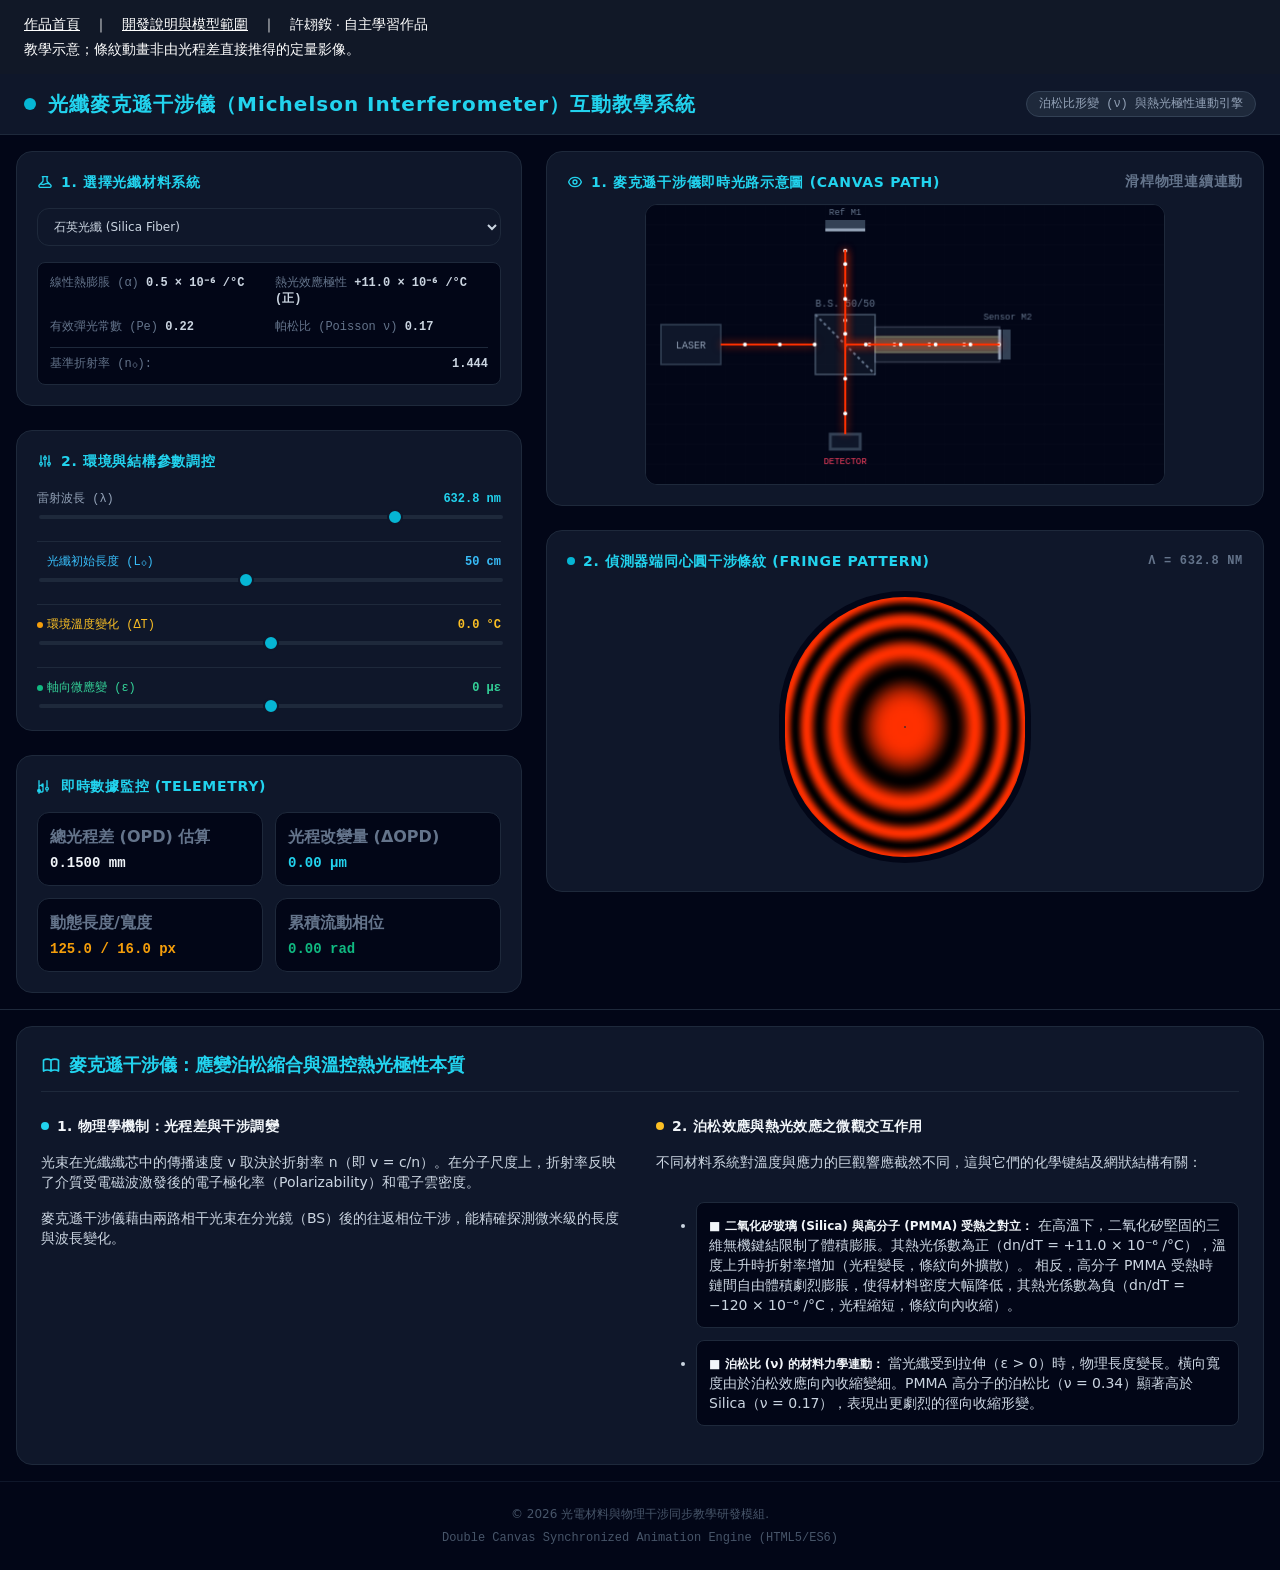
==== simulation.html @ 465d0b4d "Publish optics learning website with project and AI development notes" ====
<!DOCTYPE html>
<html lang="zh-TW">
<head>
  <meta charset="UTF-8">
  <meta name="viewport" content="width=device-width, initial-scale=1.0">
  <title>光纖與麥克遜干涉儀互動模擬系統｜許翃銨</title>
  <!-- 引入 Tailwind CSS 進行現代化 UI 排版 -->
  <link rel="stylesheet" href="simulation.css">
  <style>
    /* 微調自定義樣式與滑桿軌跡發光質感 */
    ::-webkit-scrollbar {
      width: 6px;
    }
    ::-webkit-scrollbar-track {
      background: #0b1329;
    }
    ::-webkit-scrollbar-thumb {
      background: #1e293b;
      border-radius: 3px;
    }
    ::-webkit-scrollbar-thumb:hover {
      background: #334155;
    }
    .slider-thumb::-webkit-slider-thumb {
      -webkit-appearance: none;
      appearance: none;
      width: 16px;
      height: 16px;
      border-radius: 50%;
      background: #06b6d4;
      cursor: pointer;
      transition: background 0.15s ease;
      border: 2px solid #0f172a;
    }
    .slider-thumb::-webkit-slider-thumb:hover {
      background: #22d3ee;
    }
  </style>
</head>
<body class="bg-slate-950 text-slate-100 font-sans min-h-screen flex flex-col selection:bg-cyan-500 selection:text-slate-950"><nav aria-label="作品導覽" style="padding:12px 24px;background:#111827;color:white;font:14px/1.8 sans-serif"><a href="index.html" style="color:white">作品首頁</a>　｜　<a href="about.html" style="color:white">開發說明與模型範圍</a>　｜　許翃銨 · 自主學習作品<br>教學示意；條紋動畫非由光程差直接推得的定量影像。</nav>

  <!-- Header -->
  <header class="border-b border-slate-800 bg-slate-900/80 backdrop-blur-md sticky top-0 z-50 px-6 py-4">
    <div class="max-w-7xl mx-auto flex flex-col md:flex-row justify-between items-center gap-4">
      <div class="flex items-center gap-3">
        <div class="w-3 h-3 rounded-full bg-cyan-500 shadow-[0_0_10px_#06b6d4] animate-pulse"></div>
        <h1 class="text-xl font-bold tracking-wider bg-gradient-to-r from-cyan-400 to-blue-500 bg-clip-text text-transparent">
          光纖麥克遜干涉儀（Michelson Interferometer）互動教學系統
        </h1>
      </div>
      <span class="text-xs font-mono px-3 py-1 bg-slate-800 border border-slate-700 rounded-full text-slate-400">
        泊松比形變 (ν) 與熱光極性連動引擎
      </span>
    </div>
  </header>

  <!-- Main Content Container (雙欄式對稱架構) -->
  <main class="flex-grow max-w-7xl w-full mx-auto p-4 lg:p-6 grid grid-cols-1 lg:grid-cols-12 gap-6">

    <!-- LEFT COLUMN: Control Panel & Telemetry (5 Cols) -->
    <section class="lg:col-span-5 flex flex-col gap-6">
      
      <!-- Panel 1: Material Selection Dropdown (材料切換選單) -->
      <div class="bg-slate-900/60 border border-slate-800/80 rounded-2xl p-5 backdrop-blur-sm">
        <h2 class="text-sm font-semibold uppercase tracking-wider text-cyan-400 mb-4 flex items-center gap-2">
          <svg class="w-4 h-4" fill="none" stroke="currentColor" viewBox="0 0 24 24"><path stroke-linecap="round" stroke-linejoin="round" stroke-width="2" d="M19.428 15.428a2 2 0 00-1.022-.547l-2.387-.477a6 6 0 00-3.86.517l-.318.158a6 6 0 01-3.86.517L6.05 15.21a2 2 0 00-1.806.547M8 4h8l-1 1v5.172a2 2 0 00.586 1.414l5 5c1.26 1.26.367 3.414-1.415 3.414H4.828c-1.782 0-2.674-2.154-1.414-3.414l5-5A2 2 0 009 10.172V5L8 4z"/></svg>
          1. 選擇光纖材料系統
        </h2>
        <div class="flex flex-col gap-3">
          <select id="materialSelect" class="w-full py-2.5 px-3 rounded-xl border border-slate-800 bg-slate-900 text-slate-300 text-xs font-medium focus:outline-none focus:border-cyan-500 transition-all">
            <option value="silica" selected>石英光纖 (Silica Fiber)</option>
            <option value="polymer">塑膠光纖 (Polymer Fiber / PMMA)</option>
          </select>
        </div>
        
        <!-- Display dynamic constants for the active material -->
        <div class="mt-4 grid grid-cols-2 gap-3 text-xs font-mono bg-slate-950/80 p-3 rounded-lg border border-slate-800">
          <div>
            <span class="text-slate-500 block">線性熱膨脹 (α)</span>
            <span id="const-alpha" class="text-slate-300 font-semibold">0.5 × 10⁻⁶ /°C</span>
          </div>
          <div>
            <span class="text-slate-500 block">熱光效應極性</span>
            <span id="const-dndt" class="text-slate-300 font-semibold">+11.0 × 10⁻⁶ /°C (正)</span>
          </div>
          <div>
            <span class="text-slate-500 block">有效彈光常數 (Pe)</span>
            <span id="const-pe" class="text-slate-300 font-semibold">0.22</span>
          </div>
          <div>
            <span class="text-slate-500 block">帕松比 (Poisson ν)</span>
            <span id="const-poisson" class="text-slate-300 font-semibold">0.17</span>
          </div>
          <div class="col-span-2 border-t border-slate-800/60 pt-2 flex justify-between items-center">
            <span class="text-slate-500">基準折射率 (n₀):</span>
            <span id="const-n0" class="text-slate-300 font-semibold">1.444</span>
          </div>
        </div>
      </div>

      <!-- Panel 2: Interactive Sliders (控制面板 4個滑桿) -->
      <div class="bg-slate-900/60 border border-slate-800/80 rounded-2xl p-5 backdrop-blur-sm flex flex-col gap-5">
        <h2 class="text-sm font-semibold uppercase tracking-wider text-cyan-400 flex items-center gap-2">
          <svg class="w-4 h-4" fill="none" stroke="currentColor" viewBox="0 0 24 24"><path stroke-linecap="round" stroke-linejoin="round" stroke-width="2" d="M12 6V4m0 2a2 2 0 100 4m0-4a2 2 0 110 4m-6 8a2 2 0 100-4m0 4a2 2 0 110-4m0 4v2m0-6V4m6 6v10m6-2a2 2 0 100-4m0 4a2 2 0 110-4m0 4v2m0-6V4"/></svg>
          2. 環境與結構參數調控
        </h2>

        <!-- Slider 1: Wavelength -->
        <div class="flex flex-col gap-1.5">
          <div class="flex justify-between text-xs font-mono">
            <span class="text-slate-400">雷射波長 (λ)</span>
            <span id="val-wavelength" class="text-cyan-400 font-semibold">632.8 nm</span>
          </div>
          <input type="range" id="waveSlider" min="400" max="700" step="0.1" value="632.8" class="w-full h-1 bg-slate-800 rounded-lg appearance-none cursor-pointer slider-thumb">
        </div>

        <!-- Slider 2: Base Length -->
        <div class="flex flex-col gap-1.5 border-t border-slate-800/50 pt-3">
          <div class="flex justify-between text-xs font-mono">
            <span class="text-sky-400 flex items-center gap-1">
              <span class="w-1.5 h-1.5 rounded-full bg-sky-500"></span> 光纖初始長度 (L₀)
            </span>
            <span id="val-length" class="text-sky-400 font-semibold">50 cm</span>
          </div>
          <input type="range" id="lengthSlider" min="10" max="100" step="1" value="50" class="w-full h-1 bg-slate-800 rounded-lg appearance-none cursor-pointer slider-thumb">
        </div>

        <!-- Slider 3: Temperature Delta -->
        <div class="flex flex-col gap-1.5 border-t border-slate-800/50 pt-3">
          <div class="flex justify-between text-xs font-mono">
            <span class="text-amber-400 flex items-center gap-1">
              <span class="w-1.5 h-1.5 rounded-full bg-amber-500"></span> 環境溫度變化 (ΔT)
            </span>
            <span id="val-deltaT" class="text-amber-400 font-semibold">0.0 °C</span>
          </div>
          <input type="range" id="tempSlider" min="-50" max="50" step="0.5" value="0" class="w-full h-1 bg-slate-800 rounded-lg appearance-none cursor-pointer slider-thumb">
        </div>

        <!-- Slider 4: Microstrain -->
        <div class="flex flex-col gap-1.5 border-t border-slate-800/50 pt-3">
          <div class="flex justify-between text-xs font-mono">
            <span class="text-emerald-400 flex items-center gap-1">
              <span class="w-1.5 h-1.5 rounded-full bg-emerald-500"></span> 軸向微應變 (ε)
            </span>
            <span id="val-strain" class="text-emerald-400 font-semibold">0 με</span>
          </div>
          <input type="range" id="strainSlider" min="-1000" max="1000" step="10" value="0" class="w-full h-1 bg-slate-800 rounded-lg appearance-none cursor-pointer slider-thumb">
        </div>
      </div>

      <!-- Panel 3: Real-Time Telemetry (即時數據) -->
      <div class="bg-slate-900/60 border border-slate-800/80 rounded-2xl p-5 backdrop-blur-sm">
        <h2 class="text-sm font-semibold uppercase tracking-wider text-cyan-400 mb-4 flex items-center gap-2">
          <svg class="w-4 h-4" fill="none" stroke="currentColor" viewBox="0 0 24 24"><path stroke-linecap="round" stroke-linejoin="round" stroke-width="2" d="M9 19v-6a2 2 0 00-2-2H5a2 2 0 00-2 2v6a2 2 0 002 2h2a2 2 0 002-2zm0 0V9a2 2 0 100 4m-6 8a2 2 0 100-4m0 4a2 2 0 110-4m0 4v2m0-6V4m6 6v10m6-2a2 2 0 100-4m0 4a2 2 0 110-4m0 4v2m0-6V4"/></svg>
          即時數據監控 (Telemetry)
        </h2>
        <div class="grid grid-cols-2 gap-3">
          <div class="bg-slate-950/80 border border-slate-800 p-3 rounded-xl flex flex-col gap-1">
            <span class="text-[10px] uppercase font-semibold text-slate-500">總光程差 (OPD) 估算</span>
            <span id="readout-opl" class="text-sm font-mono font-bold text-slate-100">0.1500 mm</span>
          </div>
          <div class="bg-slate-950/80 border border-slate-800 p-3 rounded-xl flex flex-col gap-1">
            <span class="text-[10px] uppercase font-semibold text-slate-500">光程改變量 (ΔOPD)</span>
            <span id="readout-delta-opl" class="text-sm font-mono font-bold text-cyan-400">0.00 μm</span>
          </div>
          <div class="bg-slate-950/80 border border-slate-800 p-3 rounded-xl flex flex-col gap-1">
            <span class="text-[10px] uppercase font-semibold text-slate-500">動態長度/寬度</span>
            <span id="readout-geom" class="text-sm font-mono font-bold text-amber-500">125.0 / 16.0 px</span>
          </div>
          <div class="bg-slate-950/80 border border-slate-800 p-3 rounded-xl flex flex-col gap-1">
            <span class="text-[10px] uppercase font-semibold text-slate-500">累積流動相位</span>
            <span id="readout-phase" class="text-sm font-mono font-bold text-emerald-500">0.0 rad</span>
          </div>
        </div>
      </div>
    </section>

    <!-- RIGHT COLUMN: Coherent Displays (7 Cols - 雙畫布並排與連動) -->
    <section class="lg:col-span-7 flex flex-col gap-6">
      
      <!-- Panel 4: Optical Path Diagram (Canvas) -->
      <div class="bg-slate-900/60 border border-slate-800/80 rounded-2xl p-5 backdrop-blur-sm flex flex-col">
        <h2 class="text-sm font-semibold uppercase tracking-wider text-cyan-400 mb-3 flex items-center justify-between">
          <span class="flex items-center gap-2">
            <svg class="w-4 h-4" fill="none" stroke="currentColor" viewBox="0 0 24 24"><path stroke-linecap="round" stroke-linejoin="round" stroke-width="2" d="M15 12a3 3 0 11-6 0 3 3 0 016 0z"/><path stroke-linecap="round" stroke-linejoin="round" stroke-width="2" d="M2.458 12C3.732 7.943 7.523 5 12 5c4.478 0 8.268 2.943 9.542 7-1.274 4.057-5.064 7-9.542 7-4.477 0-8.268-2.943-9.542-7z"/></svg>
            1. 麥克遜干涉儀即時光路示意圖 (Canvas Path)
          </span>
          <span class="text-[10px] text-slate-500 font-mono">滑桿物理連續連動</span>
        </h2>
        
        <div class="w-full overflow-hidden flex justify-center items-center">
          <canvas id="schematic-canvas" width="520" height="280" class="w-full max-w-[520px] h-auto bg-slate-950 rounded-xl border border-slate-800/80 shadow-inner"></canvas>
        </div>
      </div>

      <!-- Panel 5: Fringe Pattern Simulator (Canvas) -->
      <div class="bg-slate-900/60 border border-slate-800/80 rounded-2xl p-5 backdrop-blur-sm flex flex-col justify-between">
        <h2 class="text-sm font-semibold uppercase tracking-wider text-cyan-400 mb-3 flex items-center justify-between">
          <span class="flex items-center gap-2">
            <span class="flex h-2 w-2 relative">
              <span class="animate-ping absolute inline-flex h-full w-full rounded-full bg-cyan-400 opacity-75"></span>
              <span class="relative inline-flex rounded-full h-2 w-2 bg-cyan-500"></span>
            </span>
            2. 偵測器端同心圓干涉條紋 (Fringe Pattern)
          </span>
          <span class="text-xs text-slate-500 font-mono" id="wavelength-label">λ = 632.8 nm</span>
        </h2>

        <div class="flex justify-center items-center py-2">
          <div class="relative rounded-full border-4 border-slate-800/80 p-1.5 shadow-[0_0_25px_rgba(0,0,0,0.6)] bg-slate-950 flex items-center justify-center">
            <canvas id="fringe-canvas" width="300" height="300" class="rounded-full w-[240px] h-[240px] md:w-[260px] md:h-[260px] bg-slate-950"></canvas>
            <div class="absolute inset-0 pointer-events-none rounded-full border border-slate-800/30">
              <div class="absolute top-1/2 left-0 w-full h-[1px] bg-slate-800/15"></div>
              <div class="absolute left-1/2 top-0 h-full w-[1px] bg-slate-800/15"></div>
            </div>
          </div>
        </div>
      </div>
    </section>
  </main>

  <!-- Bottom Panel: Principles explanation -->
  <section class="max-w-7xl w-full mx-auto p-4 lg:p-6 border-t border-slate-800 bg-slate-950">
    <div class="bg-slate-900/40 border border-slate-800/60 rounded-2xl p-6 lg:p-8 backdrop-blur-sm flex flex-col gap-6">
      <h2 class="text-lg font-bold text-cyan-400 border-b border-slate-800 pb-3 flex items-center gap-2">
        <svg class="w-5 h-5" fill="none" stroke="currentColor" viewBox="0 0 24 24"><path stroke-linecap="round" stroke-linejoin="round" stroke-width="2" d="M12 6.253v13m0-13C10.832 5.477 9.246 5 7.5 5S4.168 5.477 3 6.253v13C4.168 18.477 5.754 18 7.5 18s3.332.477 4.5 1.253m0-13C13.168 5.477 14.754 5 16.5 5c1.747 0 3.332.477 4.5 1.253v13C19.832 18.477 18.247 18 16.5 18c-1.746 0-3.332.477-4.5 1.253"/></svg>
        麥克遜干涉儀：應變泊松縮合與溫控熱光極性本質
      </h2>

      <div class="grid grid-cols-1 md:grid-cols-2 gap-8 text-sm leading-relaxed text-slate-300">
        <!-- Part 1: Interference Physics -->
        <div class="flex flex-col gap-4">
          <h3 class="font-bold text-slate-100 text-sm tracking-wide flex items-center gap-2">
            <span class="w-2 h-2 rounded-full bg-cyan-400"></span>
            1. 物理學機制：光程差與干涉調變
          </h3>
          <p>
            光束在光纖纖芯中的傳播速度 v 取決於折射率 n（即 v = c/n）。在分子尺度上，折射率反映了介質受電磁波激發後的電子極化率（Polarizability）和電子雲密度。
          </p>
          <p>
            麥克遜干涉儀藉由兩路相干光束在分光鏡（BS）後的往返相位干涉，能精確探測微米級的長度與波長變化。
          </p>
        </div>

        <!-- Part 2: Materials Chemistry -->
        <div class="flex flex-col gap-4">
          <h3 class="font-bold text-slate-100 text-sm tracking-wide flex items-center gap-2">
            <span class="w-2 h-2 rounded-full bg-amber-400"></span>
            2. 泊松效應與熱光效應之微觀交互作用
          </h3>
          <p>
            不同材料系統對溫度與應力的巨觀響應截然不同，這與它們的化學键結及網狀結構有關：
          </p>
          <ul class="space-y-3">
            <li class="bg-slate-950/60 p-3 rounded-lg border border-slate-800/40">
              <strong class="text-slate-100 text-xs block mb-1">■ 二氧化矽玻璃 (Silica) 與高分子 (PMMA) 受熱之對立：</strong>
              在高溫下，二氧化矽堅固的三維無機鍵結限制了體積膨脹。其熱光係數為正（dn/dT = +11.0 × 10⁻⁶ /°C），溫度上升時折射率增加（光程變長，條紋向外擴散）。
              相反，高分子 PMMA 受熱時鏈間自由體積劇烈膨脹，使得材料密度大幅降低，其熱光係數為負（dn/dT = −120 × 10⁻⁶ /°C，光程縮短，條紋向內收縮）。
            </li>
            <li class="bg-slate-950/60 p-3 rounded-lg border border-slate-800/40">
              <strong class="text-slate-100 text-xs block mb-1">■ 泊松比 (ν) 的材料力學連動：</strong>
              當光纖受到拉伸（ε > 0）時，物理長度變長。橫向寬度由於泊松效應向內收縮變細。PMMA 高分子的泊松比（ν = 0.34）顯著高於 Silica（ν = 0.17），表現出更劇烈的徑向收縮形變。
            </li>
          </ul>
        </div>
      </div>
    </div>
  </section>

  <!-- Footer -->
  <footer class="border-t border-slate-900 bg-slate-950 py-6 text-center text-xs text-slate-600">
    <div class="max-w-7xl mx-auto px-4 flex flex-col sm:flex-row justify-between items-center gap-2">
      <p>© 2026 光電材料與物理干涉同步教學研發模組.</p>
      <p class="font-mono text-cyan-800">Double Canvas Synchronized Animation Engine (HTML5/ES6)</p>
    </div>
  </footer>

  <!-- Core Javascript Implementation -->
  <script>
    // 1. 各預設材料之微觀物理化學參數
    const materials = {
      silica: {
        alpha: 0.5e-6,
        poisson: 0.17,
        thermalOpticFactor: 0.005, // 石英：正熱光效應方向 (連續累加係數)
        n0: 1.444,
        pe: 0.22,
        descAlpha: "0.5 × 10⁻⁶ /°C",
        descDndt: "+11.0 × 10⁻⁶ /°C (正)",
        descPoisson: "0.17",
        descN0: "1.444"
      },
      polymer: {
        alpha: 70e-6,
        poisson: 0.34,
        thermalOpticFactor: -0.05, // 塑料：負熱光效應方向，條紋流動方向相反
        n0: 1.490,
        pe: 0.30,
        descAlpha: "70.0 × 10⁻⁶ /°C (強膨脹)",
        descDndt: "-120.0 × 10⁻⁶ /°C (負)",
        descPoisson: "0.34 (高值)",
        descN0: "1.490"
      }
    };

    // --------------------------------------------------
    // 2. 全域狀態（State），所有滑桿只負責修改這裡的數值
    // --------------------------------------------------
    const state = {
      material: 'silica',  // 'silica' 或 'polymer'
      wavelength: 632.8,   // nm
      baseLength: 50,      // L0 (cm, 初始長度滑桿基準)
      temperature: 0,      // °C (環境溫度變化量，範圍 -50 到 +50)
      strain: 0,           // 微應變 (με, 範圍 -1000 到 +1000)
      phaseOffset: 0,      // 用於干涉條紋流動的連續相位累積量
      baseOPD: 0.00015     // 基準偏置 (meters)
    };

    // 動態粒子流計時
    let animTime = 0;
    let lastTimestamp = 0;

    // 獲取 Canvas 節點及其 Context (綁定到全域變數中，防止 Reference Error)
    const canvasPath = document.getElementById('schematic-canvas');
    const ctxPath = canvasPath.getContext('2d');
    
    const canvasFringe = document.getElementById('fringe-canvas');
    const ctxFringe = canvasFringe.getContext('2d');

    // --------------------------------------------------
    // 3. 統一的動畫渲染循環 (每秒 60 次) - 嚴格依據指定架構
    // --------------------------------------------------
    function animate(timestamp) {
      if (!lastTimestamp) lastTimestamp = timestamp;
      const elapsed = timestamp - lastTimestamp;
      lastTimestamp = timestamp;

      // 更新粒子流動時間
      animTime += elapsed * 0.08;

      // (A) 清空兩個 Canvas (使用 clearRect 徹底清空)
      ctxPath.clearRect(0, 0, canvasPath.width, canvasPath.height);
      ctxFringe.clearRect(0, 0, canvasFringe.width, canvasFringe.height);
      
      // 獲取目前選定材質常數
      let currentAlpha = materials[state.material].alpha;
      let currentPoisson = materials[state.material].poisson;
      let currentThermalOpticFactor = materials[state.material].thermalOpticFactor;

      // 計算連續溫度的顏色比例 (將 -50 ~ +50°C 映射到 0 ~ 1)
      let tRatio = (state.temperature + 50) / 100; 
      // 平滑過渡顏色：極冷(深藍) -> 室溫(正常灰) -> 極熱(鮮紅)
      let r = Math.floor(255 * tRatio);
      let g = Math.floor(100 * (1 - Math.abs(tRatio - 0.5) * 2) + 50);
      let b = Math.floor(255 * (1 - tRatio));
      let fiberColor = `rgba(${r}, ${g}, ${b}, 0.5)`;
      
      // 應變與溫度熱膨脹連續疊加後的「動態視覺長度與寬度」
      let strainFactor = state.strain / 1000000; // 轉成真實應變率
      let thermalFactor = state.temperature * currentAlpha; // 模擬熱膨脹率
      
      // 最終光纖長度與寬度 (基準點固定，長度向右連續平滑延伸) - 依據您指定的形變公式
      let dynamicLength = (state.baseLength * 2.5) * (1 + strainFactor * 1000 + thermalFactor * 2000); 
      // 最終視覺寬度 (符合泊松比形變) - 依據您指定的形變公式
      let dynamicWidth = 16 * (1 - currentPoisson * strainFactor * 1000); 

      // 限制動態幾何圖案的邊界值，防止在極端滑桿狀態下超出 Canvas 範圍
      dynamicLength = Math.max(10, Math.min(dynamicLength, 245));
      dynamicWidth = Math.max(2, Math.min(dynamicWidth, 50));
      
      // 條紋相位的連續累積 (應變或溫度變化時，條紋要連續向外流或向內縮)
      // 塑料光纖受熱時，currentThermalOpticFactor 為負，累積方向相反，條紋反向流動！
      const fpsNormalize = elapsed / 16.67;
      state.phaseOffset += (strainFactor * 20 + state.temperature * currentThermalOpticFactor) * fpsNormalize; 

      // 實時計算物理上的真實 OPD 改變量與總 OPD 估算（Telemetry 數據展示用）
      const L0_meters = state.baseLength / 100; // cm 轉公尺
      const n0 = materials[state.material].n0;
      const pe = materials[state.material].pe;
      const dOPL_temp = 2 * L0_meters * (n0 * currentAlpha + (state.material === 'silica' ? 11e-6 : -120e-6)) * state.temperature;
      const dOPL_strain = 2 * L0_meters * (n0 - 0.5 * Math.pow(n0, 3) * pe) * strainFactor;
      const totalOPD = state.baseOPD + dOPL_temp + dOPL_strain;

      // 更新介面 telemetry 文字顯示
      updateTelemetryText(dynamicLength, dynamicWidth, totalOPD, dOPL_temp + dOPL_strain, tRatio);

      // (D) 執行繪圖 (將計算好的連續變數直接傳入函數中，徹底動態連動)
      drawOpticalPath(dynamicLength, dynamicWidth, fiberColor);
      drawFringes(state.phaseOffset, state.wavelength);
      
      // 繼續下一幀
      requestAnimationFrame(animate);
    }

    // --------------------------------------------------
    // 4. 事件監聽器 (必須全部綁定 input 事件，確保絲滑滑動)
    // --------------------------------------------------
    document.getElementById('waveSlider').addEventListener('input', (e) => state.wavelength = parseFloat(e.target.value));
    document.getElementById('lengthSlider').addEventListener('input', (e) => state.baseLength = parseFloat(e.target.value));
    document.getElementById('tempSlider').addEventListener('input', (e) => state.temperature = parseFloat(e.target.value));
    document.getElementById('strainSlider').addEventListener('input', (e) => state.strain = parseFloat(e.target.value));
    
    // 監聽材料選擇選單
    document.getElementById('materialSelect').addEventListener('change', (e) => {
      state.material = e.target.value;
      
      // 動態更新展示面板的物理常數
      const m = materials[state.material];
      safeSetText('const-alpha', m.descAlpha);
      safeSetText('const-dndt', m.descDndt);
      safeSetText('const-pe', m.descPe);
      safeSetText('const-poisson', m.descPoisson);
      safeSetText('const-n0', m.descN0);

      // 同步將微調滑桿與應變重設歸零，讓大三學生可以更直觀切換觀察
      state.temperature = 0;
      state.strain = 0;
      document.getElementById('tempSlider').value = 0;
      document.getElementById('strainSlider').value = 0;
    });

    // --------------------------------------------------
    // 5. 繪圖函數實作 (Canvas 重繪與物理動態綁定)
    // --------------------------------------------------

    // 繪製光路圖 - 寬度直接使用傳入的 width，長度使用 length，顏色使用 color，反射鏡與光學線段坐標完全動態綁定
    function drawOpticalPath(length, width, color) {
      const centerY = 140;
      const fiberStartX = 230; // 固定光纖起點 X
      
      // 右側反射鏡（Mirror）的 X 坐標必須設為 光纖起點 X + length (與長度完全剛性連動，無硬編碼)
      const mirrorX = fiberStartX + length;

      // 重新填入背景底色
      ctxPath.fillStyle = '#020617'; 
      ctxPath.fillRect(0, 0, canvasPath.width, canvasPath.height);

      // 重新繪製背景網格
      ctxPath.strokeStyle = 'rgba(255, 255, 255, 0.02)';
      ctxPath.lineWidth = 1;
      for (let x = 0; x < canvasPath.width; x += 20) {
        ctxPath.beginPath(); ctxPath.moveTo(x, 0); ctxPath.lineTo(x, canvasPath.height); ctxPath.stroke();
      }
      for (let y = 0; y < canvasPath.height; y += 20) {
        ctxPath.beginPath(); ctxPath.moveTo(0, y); ctxPath.lineTo(canvasPath.width, y); ctxPath.stroke();
      }

      // 元件：雷射盒 (Laser)
      ctxPath.fillStyle = '#0f172a';
      ctxPath.strokeStyle = '#334155';
      ctxPath.lineWidth = 1.5;
      ctxPath.fillRect(15, centerY - 20, 60, 40);
      ctxPath.strokeRect(15, centerY - 20, 60, 40);
      ctxPath.fillStyle = '#94a3b8';
      ctxPath.font = '10px monospace';
      ctxPath.textAlign = 'center';
      ctxPath.fillText('LASER', 45, centerY + 4);

      // 元件：50/50 分光鏡
      ctxPath.fillStyle = 'rgba(30, 41, 59, 0.4)';
      ctxPath.strokeStyle = '#475569';
      ctxPath.fillRect(170, centerY - 30, 60, 60);
      ctxPath.strokeRect(170, centerY - 30, 60, 60);
      ctxPath.strokeStyle = '#64748b';
      ctxPath.lineWidth = 2;
      ctxPath.setLineDash([3, 3]);
      ctxPath.beginPath(); ctxPath.moveTo(170, centerY - 30); ctxPath.lineTo(230, centerY + 30); ctxPath.stroke();
      ctxPath.setLineDash([]); 
      ctxPath.fillStyle = '#64748b';
      ctxPath.fillText('B.S. 50/50', 200, centerY - 38);

      // 元件：參考反射鏡 M1 (固定基準路徑)
      ctxPath.fillStyle = '#334155';
      ctxPath.fillRect(180, 15, 40, 10);
      ctxPath.strokeStyle = '#94a3b8';
      ctxPath.lineWidth = 3;
      ctxPath.beginPath(); ctxPath.moveTo(180, 25); ctxPath.lineTo(220, 25); ctxPath.stroke();
      ctxPath.fillStyle = '#64748b';
      ctxPath.font = '9px monospace';
      ctxPath.fillText('Ref M1', 200, 10);

      // 元件：接收器 (Detector)
      ctxPath.fillStyle = '#0f172a';
      ctxPath.strokeStyle = '#334155';
      ctxPath.fillRect(185, 230, 30, 15);
      ctxPath.strokeRect(185, 230, 30, 15);
      ctxPath.fillStyle = '#f43f5e';
      ctxPath.fillText('DETECTOR', 200, 260);

      // --- [共軸光纖波導包層與纖芯繪製 (拉伸時橫向收縮，PMMA 收縮幅度是 Silica 的 2 倍)] ---
      // A. 包層 (Cladding): 與核心連動
      const claddingWidth = width * 2.2;
      ctxPath.fillStyle = 'rgba(71, 85, 105, 0.2)';
      ctxPath.strokeStyle = 'rgba(148, 163, 184, 0.3)';
      ctxPath.lineWidth = 1.5;
      ctxPath.fillRect(fiberStartX, centerY - claddingWidth / 2, length, claddingWidth);
      ctxPath.strokeRect(fiberStartX, centerY - claddingWidth / 2, length, claddingWidth);

      // B. 纖芯 (Core) - 長度使用 length，高度使用 width，填色使用動態連續 color
      ctxPath.fillStyle = color;
      ctxPath.strokeStyle = color.replace(/[\d.]+\)$/, '0.9)'); 
      ctxPath.lineWidth = 1;
      ctxPath.fillRect(fiberStartX, centerY - width / 2, length, width);
      ctxPath.strokeRect(fiberStartX, centerY - width / 2, length, width);

      // --- [反射鏡 M2 連動坐標 (X 坐標綁定在 光纖起點 230 + length 上)] ---
      ctxPath.fillStyle = '#334155';
      ctxPath.fillRect(mirrorX + 3, centerY - 15, 8, 30);
      ctxPath.strokeStyle = '#94a3b8';
      ctxPath.lineWidth = 3;
      ctxPath.beginPath(); 
      ctxPath.moveTo(mirrorX, centerY - 15); 
      ctxPath.lineTo(mirrorX, centerY + 15); 
      ctxPath.stroke(); 
      ctxPath.fillStyle = '#64748b';
      ctxPath.font = '9px monospace';
      ctxPath.fillText('Sensor M2', mirrorX + 8, centerY - 25);

      // 獲取與雷射波長對應的真實物理顏色
      const laserColor = getLaserColor(state.wavelength, 1.0);

      // --- [動態雷射光路與粒子流 (射向鏡子的光線起止點精準黏在 mirrorX 上)] ---
      // 雷射 -> B.S. (75 -> 170)
      drawFlowingBeam(ctxPath, 75, centerY, 170, centerY, laserColor, animTime);
      // B.S. -> M1
      drawFlowingBeam(ctxPath, 200, centerY, 200, 45, laserColor, animTime);
      // M1 -> B.S.
      drawFlowingBeam(ctxPath, 200, 45, 200, centerY, laserColor, animTime + 25);
      
      // B.S. -> 光纖起點 (200 -> fiberStartX)
      drawFlowingBeam(ctxPath, 200, centerY, fiberStartX, centerY, laserColor, animTime);
      
      // 光纖纖芯內傳播 (雷射光束終點完全連動至 mirrorX，與 M2 鏡面保持相切)
      drawFlowingBeam(ctxPath, fiberStartX, centerY, mirrorX, centerY, laserColor, animTime + 30);
      
      // M2 -> B.S. (回程雷射光，起點完全連動至 mirrorX)
      drawFlowingBeam(ctxPath, mirrorX, centerY, 200, centerY, laserColor, animTime + 75);
      
      // 合束雷射 -> Detector
      drawFlowingBeam(ctxPath, 200, centerY, 200, 230, laserColor, animTime + 10);
    }

    // 繪製粒子流動光束 (Flowing Beam)
    function drawFlowingBeam(ctx, x1, y1, x2, y2, color, timeOffset) {
      ctx.shadowBlur = 8;
      ctx.shadowColor = color;
      ctx.strokeStyle = color;
      ctx.lineWidth = 2;
      ctx.beginPath();
      ctx.moveTo(x1, y1);
      ctx.lineTo(x2, y2);
      ctx.stroke();

      ctx.shadowBlur = 0; 

      ctx.fillStyle = '#ffffff';
      const dx = x2 - x1;
      const dy = y2 - y1;
      const length = Math.sqrt(dx * dx + dy * dy);
      const ux = dx / length;
      const uy = dy / length;

      const spacing = 35; 
      const speed = 1.0;  
      const startOffset = (timeOffset * speed) % spacing;

      for (let d = startOffset; d < length; d += spacing) {
        const px = x1 + ux * d;
        const py = y1 + uy * d;
        ctx.beginPath();
        ctx.arc(px, py, 2.0, 0, Math.PI * 2);
        ctx.fill();
      }
    }

    // 繪製偵測器端同心圓干涉條紋 (包含傳入的 phase 相位)
    function drawFringes(phase, lambda) {
      const cx = canvasFringe.width / 2;
      const cy = canvasFringe.height / 2;
      const rMax = Math.sqrt(cx * cx + cy * cy);
      const grad = ctxFringe.createRadialGradient(cx, cy, 0, cx, cy, rMax);
      
      const steps = 100;
      // 依據波長 lambda 改變同心圓條紋的間距密度
      const baseDensity = 16000 / lambda; 
      for (let i = 0; i <= steps; i++) {
        const u = i / steps;
        
        // 核心同心圓半徑公式包含傳入的 phase 相位
        const currentPhase = phase + baseDensity * (1 - 1.5 * u * u);
        const intensity = 0.5 + 0.5 * Math.cos(currentPhase);
        
        const color = getLaserColor(lambda, intensity);
        grad.addColorStop(u, color);
      }
      
      ctxFringe.fillStyle = grad;
      ctxFringe.fillRect(0, 0, canvasFringe.width, canvasFringe.height);
    }

    // 防禦性 DOM 安全設定函數 (徹底杜絕任何 document.getElementById 找不到元素時的拋出錯誤崩潰)
    function safeSetText(id, value) {
      const el = document.getElementById(id);
      if (el) {
        el.innerText = value;
      }
    }

    // 更新 Telemetry 數據顯示文字面板 (安全讀寫，無任何 null-pointer 錯誤)
    function updateTelemetryText(length, width, totalOPD, deltaOPD, ratio) {
      safeSetText('readout-opl', (totalOPD * 1000).toFixed(4) + ' mm');
      safeSetText('readout-delta-opl', (deltaOPD * 1e6).toFixed(2) + ' μm');
      safeSetText('readout-geom', `${length.toFixed(1)} / ${width.toFixed(1)} px`);
      safeSetText('readout-phase', state.phaseOffset.toFixed(2) + ' rad');
      safeSetText('readout-ratio', ratio.toFixed(2));
      
      safeSetText('val-wavelength', `${state.wavelength.toFixed(1)} nm`);
      safeSetText('val-length', `${state.baseLength.toFixed(0)} cm`);
      safeSetText('val-deltaT', `${state.temperature.toFixed(1)} °C`);
      safeSetText('val-strain', `${state.strain.toFixed(0)} με`);
      
      const waveLabel = document.getElementById('wavelength-label');
      if (waveLabel) {
        waveLabel.innerText = `λ = ${state.wavelength.toFixed(1)} nm`;
      }
    }

    // 輔助函數：雷射波長色譜模擬
    function getLaserColor(wavelength, intensity) {
      let r = 0, g = 0, b = 0;
      
      if (wavelength >= 380 && wavelength < 440) {
        r = -(wavelength - 440) / (440 - 380);
        b = 1.0;
      } else if (wavelength >= 440 && wavelength < 490) {
        g = (wavelength - 440) / (490 - 440);
        b = 1.0;
      } else if (wavelength >= 490 && wavelength < 510) {
        g = 1.0;
        b = -(wavelength - 510) / (510 - 490);
      } else if (wavelength >= 510 && wavelength < 580) {
        r = (wavelength - 510) / (580 - 510);
        g = 1.0;
      } else if (wavelength >= 580 && wavelength < 645) {
        r = 1.0;
        g = -(wavelength - 645) / (645 - 580);
      } else if (wavelength >= 645 && wavelength <= 800) {
        r = 1.0;
      }

      // UV / IR 視覺強度邊緣衰減
      let factor = 1.0;
      if (wavelength >= 380 && wavelength < 420) {
        factor = 0.3 + 0.7 * (wavelength - 380) / (420 - 380);
      } else if (wavelength > 650 && wavelength <= 800) {
        factor = 0.3 + 0.7 * (800 - wavelength) / (800 - 650);
      }

      r = Math.round(r * intensity * factor * 255);
      g = Math.round(g * intensity * factor * 255);
      b = Math.round(b * intensity * factor * 255);
      
      return `rgb(${r}, ${g}, ${b})`;
    }

    // 歸零復位
    function resetSliders() {
      state.baseLength = 50;
      state.temperature = 0;
      state.strain = 0;
      
      const lengthS = document.getElementById('lengthSlider'); if (lengthS) lengthS.value = 50;
      const tempS = document.getElementById('tempSlider'); if (tempS) tempS.value = 0;
      const strainS = document.getElementById('strainSlider'); if (strainS) strainS.value = 0;
    }

    // 啟動主循環
    requestAnimationFrame(animate);
  </script>
</body>
</html>
---- simulation.css ----
*{box-sizing:border-box;border-width:0;border-style:solid}body{margin:0;font:16px/1.5 system-ui,"Microsoft JhengHei",sans-serif;background:#020617;color:#f1f5f9}h1,h2,h3,p{margin:0}button,input,select{font:inherit}input,select{max-width:100%}svg{display:inline-block;vertical-align:middle}canvas{max-width:100%;height:auto}main>section,main>div{min-width:0}input[type=range]{accent-color:#06b6d4}a{color:inherit}
.absolute{position:absolute}
.appearance-none{appearance:none}
.bg-amber-400{background:#fbbf24}
.bg-amber-500{background:#f59e0b}
.bg-clip-text{}
.bg-cyan-400{background:#22d3ee}
.bg-cyan-500{background:#06b6d4}
.bg-emerald-500{background:#10b981}
.bg-slate-800{background:#1e293b}
.bg-slate-800\/15{background:#1e293b}
.bg-slate-900{background:#0f172a}
.bg-slate-900\/40{background:#0f172a}
.bg-slate-900\/60{background:#0f172a}
.bg-slate-900\/80{background:#0f172a}
.bg-slate-950{background:#020617}
.bg-slate-950\/60{background:#020617}
.bg-slate-950\/80{background:#020617}
.border{border-width:1px}
.border-b{border-bottom-width:1px}
.border-slate-700{border-color:#334155}
.border-slate-800{border-color:#1e293b}
.border-slate-800\/30{border-color:#1e293b}
.border-slate-800\/40{border-color:#1e293b}
.border-slate-800\/50{border-color:#1e293b}
.border-slate-800\/60{border-color:#1e293b}
.border-slate-800\/80{border-color:#1e293b}
.border-slate-900{border-color:#0f172a}
.border-t{border-top-width:1px}
.col-span-2{grid-column:span 2 / span 2}
.cursor-pointer{cursor:pointer}
.flex{display:flex}
.flex-col{flex-direction:column}
.flex-grow{flex-grow:1}
.font-bold{font-weight:700}
.font-medium{font-weight:500}
.font-mono{font-family:Consolas,monospace}
.font-sans{font-family:system-ui,sans-serif}
.font-semibold{font-weight:600}
.gap-1{gap:0.25rem}
.gap-1\.5{gap:0.375rem}
.gap-2{gap:0.5rem}
.gap-3{gap:0.75rem}
.gap-4{gap:1.0rem}
.gap-5{gap:1.25rem}
.gap-6{gap:1.5rem}
.gap-8{gap:2.0rem}
.grid{display:grid}
.grid-cols-1{grid-template-columns:repeat(1,minmax(0,1fr))}
.grid-cols-2{grid-template-columns:repeat(2,minmax(0,1fr))}
.h-1{height:0.25rem}
.h-1\.5{height:0.375rem}
.h-2{height:0.5rem}
.h-3{height:0.75rem}
.h-4{height:1.0rem}
.h-5{height:1.25rem}
.h-\[1px\]{height:1px}
.h-\[240px\]{height:240px}
.h-auto{height:auto}
.items-center{align-items:center}
.justify-between{justify-content:space-between}
.justify-center{justify-content:center}
.leading-relaxed{line-height:1.625}
@media(min-width:1024px){.lg\:col-span-5{grid-column:span 5 / span 5}}
@media(min-width:1024px){.lg\:col-span-7{grid-column:span 7 / span 7}}
@media(min-width:1024px){.lg\:grid-cols-12{grid-template-columns:repeat(12,minmax(0,1fr))}}
@media(min-width:1024px){.lg\:p-6{padding:1.5rem}}
@media(min-width:1024px){.lg\:p-8{padding:2.0rem}}
.max-w-7xl{max-width:80rem}
.max-w-\[520px\]{max-width:520px}
.mb-1{margin-bottom:0.25rem}
.mb-3{margin-bottom:0.75rem}
.mb-4{margin-bottom:1.0rem}
@media(min-width:768px){.md\:flex-row{flex-direction:row}}
@media(min-width:768px){.md\:grid-cols-2{grid-template-columns:repeat(2,minmax(0,1fr))}}
@media(min-width:768px){.md\:h-\[260px\]{height:260px}}
@media(min-width:768px){.md\:w-\[260px\]{width:260px}}
.min-h-screen{min-height:100vh}
.mt-4{margin-top:1.0rem}
.mx-auto{margin-left:auto;margin-right:auto}
.overflow-hidden{overflow:hidden}
.p-1\.5{padding:0.375rem}
.p-3{padding:0.75rem}
.p-4{padding:1.0rem}
.p-5{padding:1.25rem}
.p-6{padding:1.5rem}
.pb-3{padding-bottom:0.75rem}
.pt-2{padding-top:0.5rem}
.pt-3{padding-top:0.75rem}
.px-3{padding-left:0.75rem;padding-right:0.75rem}
.px-4{padding-left:1.0rem;padding-right:1.0rem}
.px-6{padding-left:1.5rem;padding-right:1.5rem}
.py-1{padding-top:0.25rem;padding-bottom:0.25rem}
.py-2{padding-top:0.5rem;padding-bottom:0.5rem}
.py-2\.5{padding-top:0.625rem;padding-bottom:0.625rem}
.py-4{padding-top:1.0rem;padding-bottom:1.0rem}
.py-6{padding-top:1.5rem;padding-bottom:1.5rem}
.relative{position:relative}
.rounded-2xl{border-radius:1rem}
.rounded-full{border-radius:9999px}
.rounded-lg{border-radius:.5rem}
.rounded-xl{border-radius:.75rem}
.space-y-3>*+*{margin-top:0.75rem}
.sticky{position:sticky}
.text-amber-400{color:#fbbf24}
.text-amber-500{color:#f59e0b}
.text-center{text-align:center}
.text-cyan-400{color:#22d3ee}
.text-emerald-400{color:#34d399}
.text-emerald-500{color:#10b981}
.text-lg{font-size:1.125rem;line-height:1.75rem}
.text-sky-400{color:#38bdf8}
.text-slate-100{color:#f1f5f9}
.text-slate-300{color:#cbd5e1}
.text-slate-400{color:#94a3b8}
.text-slate-500{color:#64748b}
.text-slate-600{color:#475569}
.text-sm{font-size:.875rem;line-height:1.25rem}
.text-transparent{color:#22d3ee}
.text-xl{font-size:1.25rem;line-height:1.75rem}
.text-xs{font-size:.75rem;line-height:1rem}
.top-0{top:0}
.tracking-wide{letter-spacing:.025em}
.tracking-wider{letter-spacing:.05em}
.uppercase{text-transform:uppercase}
.w-1\.5{width:0.375rem}
.w-2{width:0.5rem}
.w-3{width:0.75rem}
.w-4{width:1.0rem}
.w-5{width:1.25rem}
.w-\[1px\]{width:1px}
.w-\[240px\]{width:240px}
.w-full{width:100%}
.z-50{z-index:50}
@media(max-width:767px){header h1{overflow-wrap:anywhere}header{position:static!important}.font-mono{overflow-wrap:anywhere}}
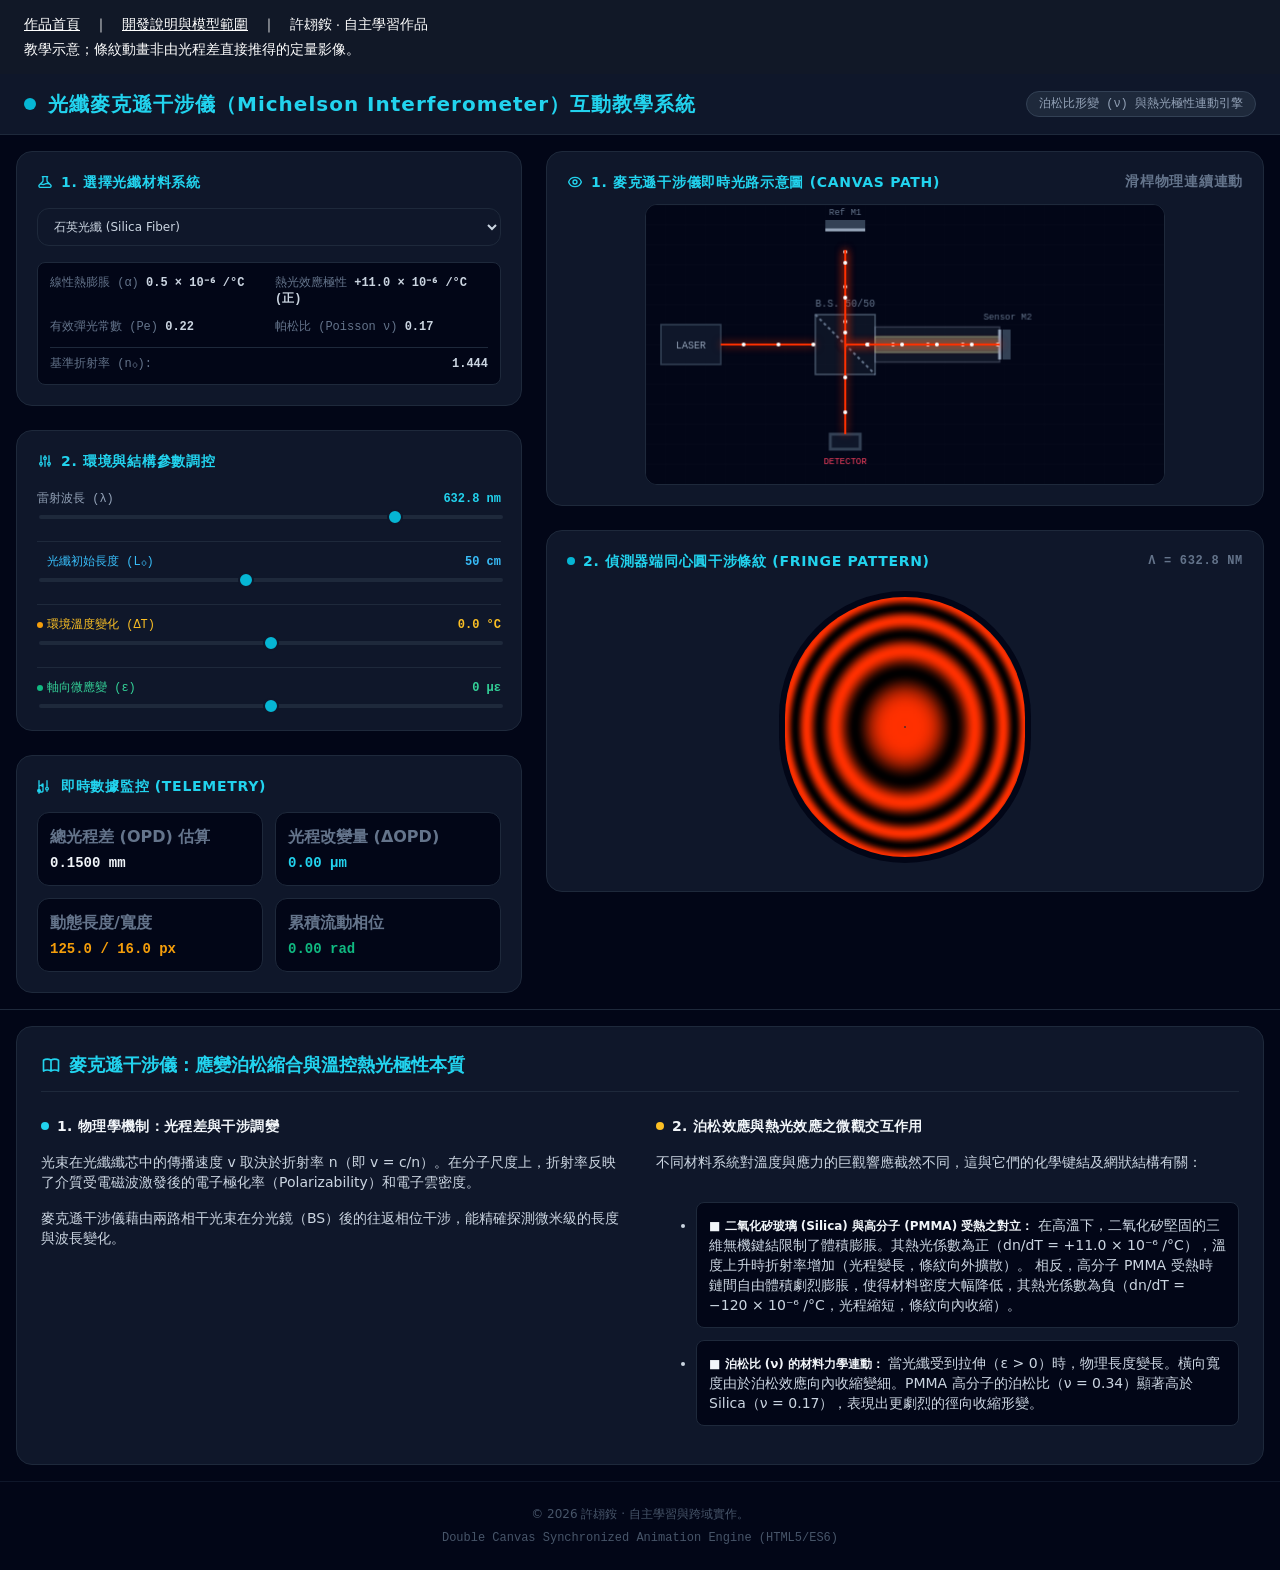
==== commit b0774797: "Fix photoelastic parameter display and credit project author" ====
--- a/simulation.html
+++ b/simulation.html
@@ -270,7 +270,7 @@
   <!-- Footer -->
   <footer class="border-t border-slate-900 bg-slate-950 py-6 text-center text-xs text-slate-600">
     <div class="max-w-7xl mx-auto px-4 flex flex-col sm:flex-row justify-between items-center gap-2">
-      <p>© 2026 光電材料與物理干涉同步教學研發模組.</p>
+      <p>© 2026 許翃銨 · 自主學習與跨域實作。</p>
       <p class="font-mono text-cyan-800">Double Canvas Synchronized Animation Engine (HTML5/ES6)</p>
     </div>
   </footer>
@@ -408,7 +408,7 @@
       const m = materials[state.material];
       safeSetText('const-alpha', m.descAlpha);
       safeSetText('const-dndt', m.descDndt);
-      safeSetText('const-pe', m.descPe);
+      safeSetText('const-pe', m.pe.toFixed(2));
       safeSetText('const-poisson', m.descPoisson);
       safeSetText('const-n0', m.descN0);
 
